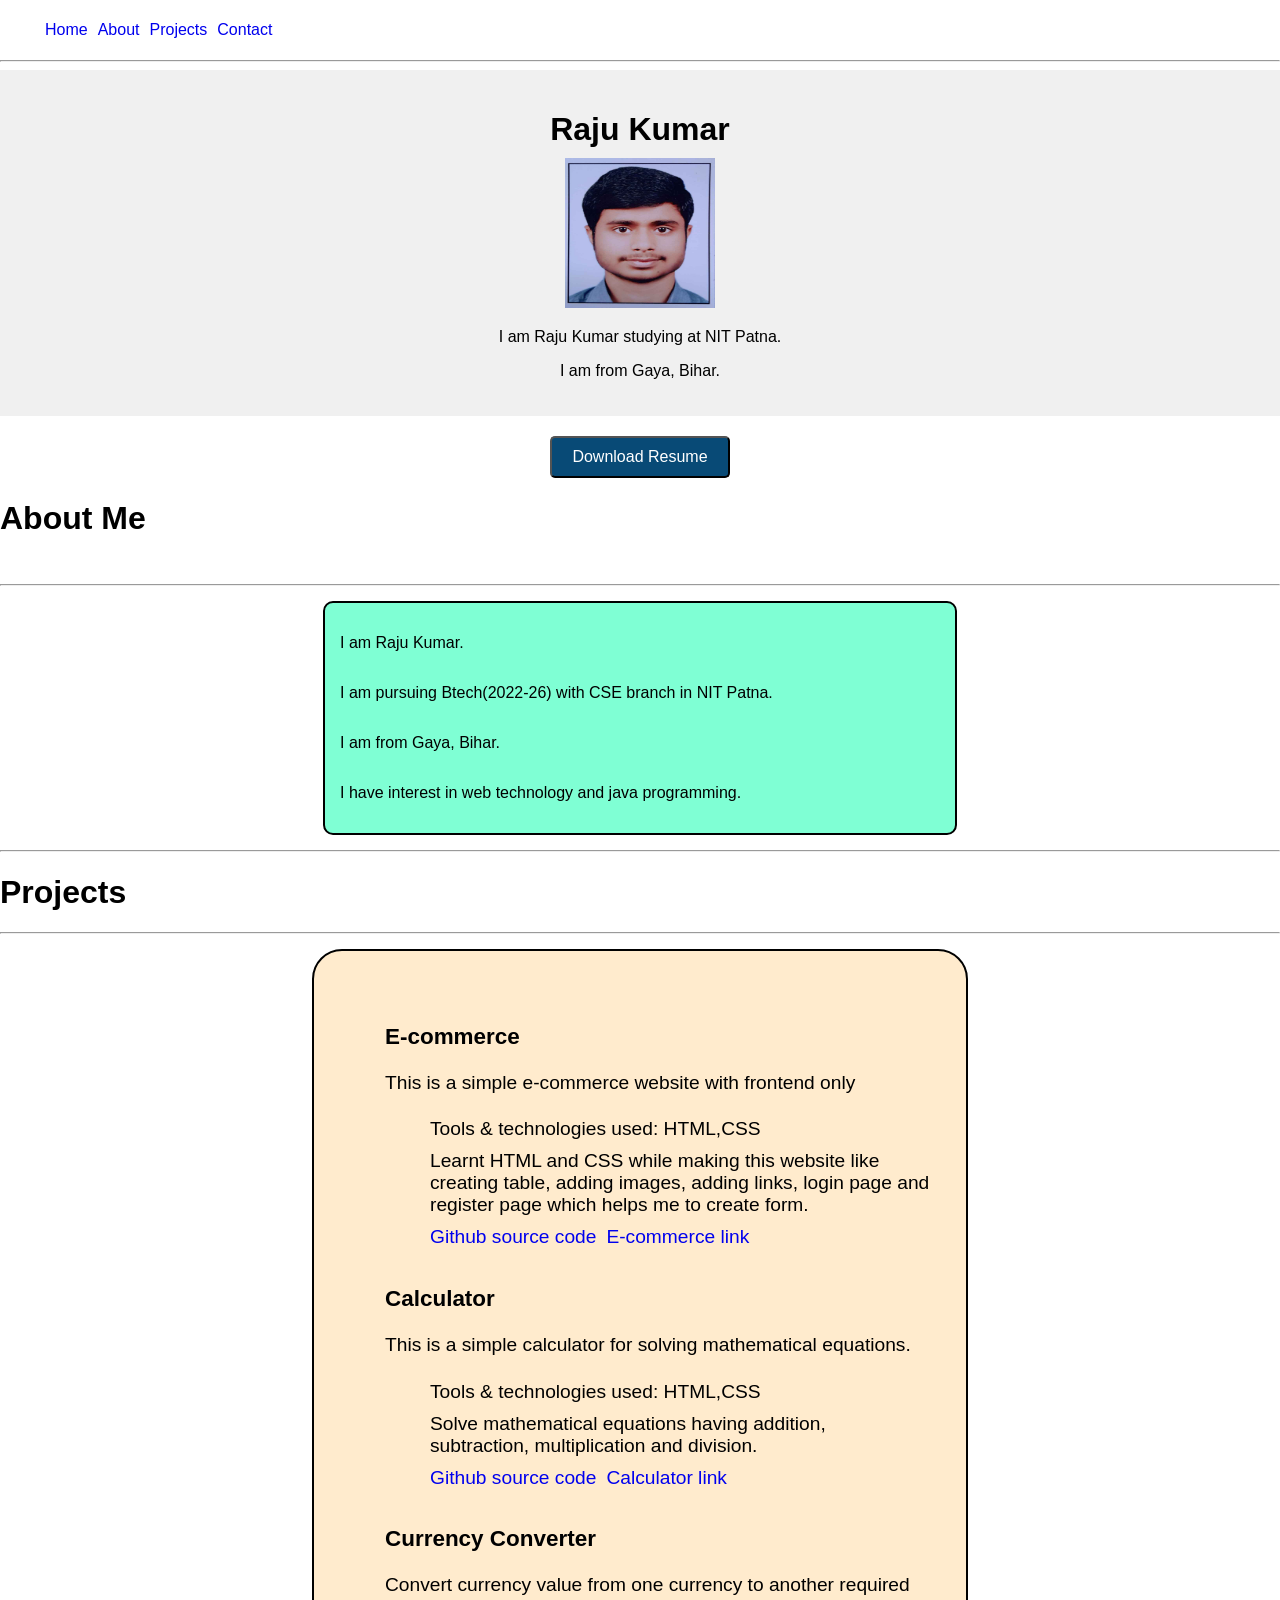
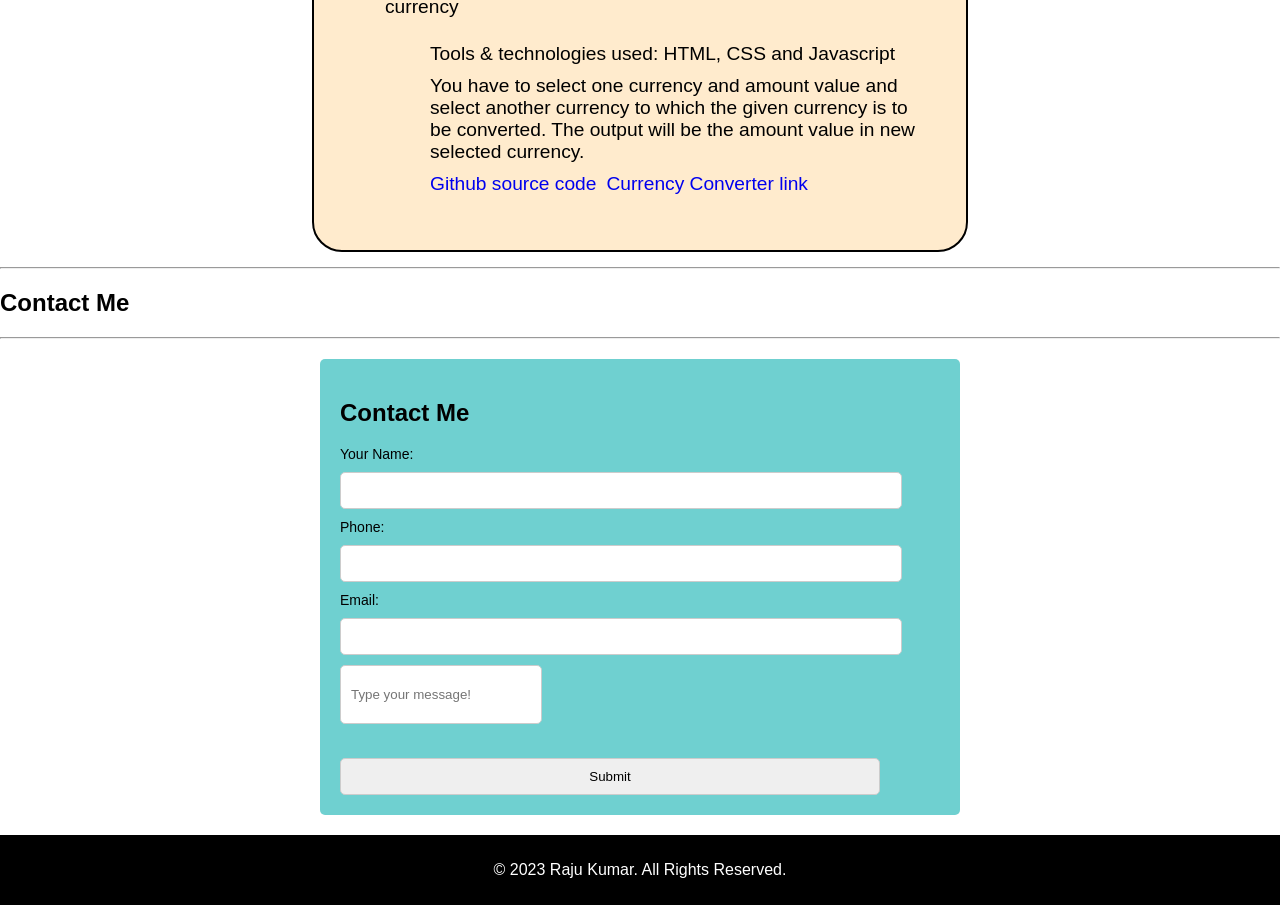
==== index.html @ 88985b5b "commit the changes" ====
<!DOCTYPE html>
<html lang="en">

<head>
    <meta charset="UTF-8">
    <meta name="viewport" content="width=device-width, initial-scale=1.0">
    <link rel="stylesheet" href="portstyles.css">

    <title>Raju Kumar - Portfolio</title>
</head>

<body>
    <div class="container">
        <form method="post" action="" name="contact-form"></form>
        <nav>
            <ul>
                <li><a href="index.html" target="_blank">Home</a></li>
                <li><a href="aboutport.html" target="_blank">About</a></li>
                <li><a href="projectport.html" target="_blank">Projects</a></li>
                <li><a href="contactport.html" target="_blank">Contact</a></li>

            </ul>
        </nav>
        <br><br>
        <hr>

        <!-- Header Section -->
        <header>
            <h1>Raju Kumar</h1>
            <img src="raju profile pic.jpg" alt="Your Picture">
            <p>I am Raju Kumar studying at NIT Patna.</p>
            <p>I am from Gaya, Bihar.</p>
        </header>

        <!-- Resume Download Button -->
        <section class="resume-button">
            <a href="NIT_Patna_Resume__1_ WITH PHOTO.pdf" download>
                <button>Download Resume</button>
            </a>
        </section>
        <h1>About Me</h1><br>
        <hr>
        <div class="myself">
            <p>I am Raju Kumar.</p>
            <p>I am pursuing Btech(2022-26) with CSE branch in NIT Patna.</p>
            <p>I am from Gaya, Bihar.</p>
            <p>I have interest in web technology and java programming.</p>
        </div>
        <hr>
        <h1> Projects</h1>
        <hr>
        <div class="list">
            
            <ul>
                <li>
                    <h3>E-commerce</h3>
                    <p>This is a simple e-commerce website with frontend only
                        <ul>
                            <li> Tools & technologies used: HTML,CSS</li>
                            <li>Learnt HTML and CSS while making this website like creating table, adding images, adding links, login page and
                                register page which helps me to create form.</li>
                            <li><a href="https://github.com/rajukr9824/E-commerce">Github source code</a></li>
                            <li><a href=" https://rajukr9824.github.io/E-commerce/">E-commerce link</a></li>
                        </ul>
                        
                         </p>
                </li>
                <li>
                    <h3>Calculator</h3>
                    <p>This is a simple calculator for solving mathematical equations.

                        <ul>
                            <li>Tools & technologies used: HTML,CSS</li>
                            <li>Solve mathematical equations having addition, subtraction, multiplication and division.</li>
                            <li><a href="https://github.com/rajukr9824/Calculator">Github source code</a></li>
                            <li><a href=" https://rajukr9824.github.io/Calculator/">Calculator link</a></li>
                        </ul>
                        
                         </p>
                </li>
                <li>
                    <h3>Currency Converter</h3>
                    <p>Convert currency value from one currency to another required currency
                        <ul>
                            <li> Tools & technologies used: HTML, CSS and Javascript</li>
                            <li>You have to select one currency and amount value and select another currency to which the given currency is to
                                be converted. The output will be the amount value in new selected currency.</li>
                            <li><a href="https://github.com/rajukr9824/currency-converter">Github source code</a></li>
                            <li><a href=" https://rajukr9824.github.io/currency-converter/">Currency Converter link</a></li>
                        </ul>
                        
                         </p>
                </li>
               
                

            </ul>
        </div>
        <hr>
        <!-- Contact Me Form -->
        <h2>Contact Me</h2>
        <hr>
        <section class="contact-form">
            <h2>Contact Me</h2>
            <form action="https://script.google.com/macros/s/AKfycbwGkuOlaUcjG7enI5gQ2FpcRtIy9bjjjtNGbwtcTSLnR2qhvYCdM3Cbm4AlyZUNRxWE8A/exec" method="post" name="contact-form">
                <label for="name">Your Name:</label>
                <input type="text" id="name" name="name" required>
    
                <label for="phone">Phone:</label>
                <input type="tel" id="phone" name="phone" required>
    
                <label for="email">Email:</label>
                <input type="email" id="email" name="email" required>
                <div class="msg"><label for="message"></label>
                    <input type="text" placeholder="Type your message!" name="message"></div>
                <br><br>
    
                <input type="submit" value="Submit" id="submit">
            </form>
        </section>
        <script src="googlesheet.js"></script>
        <!-- Footer Section -->
        <footer>
            <p>&copy; 2023 Raju Kumar. All Rights Reserved.</p>
        </footer>

</body>

</html>
---- portstyles.css ----
body {
    font-family: 'Arial', sans-serif;
    margin: 0;
    padding: 0;
}

li {
    float: left;
    margin: 5px;
}

li a {
    text-decoration: none;
}

ul {
    list-style-type: none;
}

nav li a:active {
    text-decoration: none;
    color: rgb(18, 17, 17);
}

nav li a:hover {
    color: rgb(0, 0, 0);
    text-decoration: none;
}

nav li a:visited {
    color: rgb(17, 17, 14);
    text-decoration: none;
}

header {
    text-align: center;
    padding: 20px;
    background-color: #f0f0f0;
}

header h1 {
    margin-bottom: 10px;
}

header img {
    border-color: #0b0b0b;
    width: 150px;
    height: 150px;
}

.resume-button {
    text-align: center;
    margin: 20px;
}

button {
    padding: 10px 20px;
    font-size: 16px;
    background-color: #084a76;
    color: #fff;
    border-color: #000000;
    border-radius: 5px;
    cursor: pointer;
}

.contact-form {
    max-width: 600px;
    margin: 20px auto;
    padding: 20px;
    background-color: rgb(111, 208, 208);
    border-radius: 5px;
}

.msg {
    width: 50px 60px;
}

form {
    display: grid;
    gap: 10px;
}

label {
    font-size: 14px;
}

input {
    width: 90%;
    padding: 10px;
    border: 1px solid #ccc;
    border-radius: 5px;
}

.msg input[type="text"] {
    width: 30%;
    height: 100%;
    padding: 10px;
    border: 1px solid #ccc;
    border-radius: 5px;
}

button[type="submit"] {
    background-color: #2ecc71;
    width: 30%;
}

footer {
    text-align: center;
    padding: 10px;
    background-color: #000000;
    color: #fff;
}

.myself {
    max-width: 600px;
    width: 30%;
    height: 100%;
    border: 2px solid black;
    display: grid;
    padding: 15px;
    margin: 15px auto;
    background-color: aquamarine;
    border-radius: 10px;
    width: 50%;
}

.list {
    max-width: 600px;
    width: 30%;
    height: 100%;
    border: 2px solid black;
    padding: 26px;
    background-color: blanchedalmond;
    margin: 15px auto;
    display: grid;
    border-radius: 30px;
    font-size: larger;
    width: 50%;
}

.contact {
    border: 2px solid black;
    background-color: rgb(152, 158, 154);
    display: grid;
    padding: 50px;
    margin: 15px auto;
    width: 25%;
    border-radius: 10px;
}
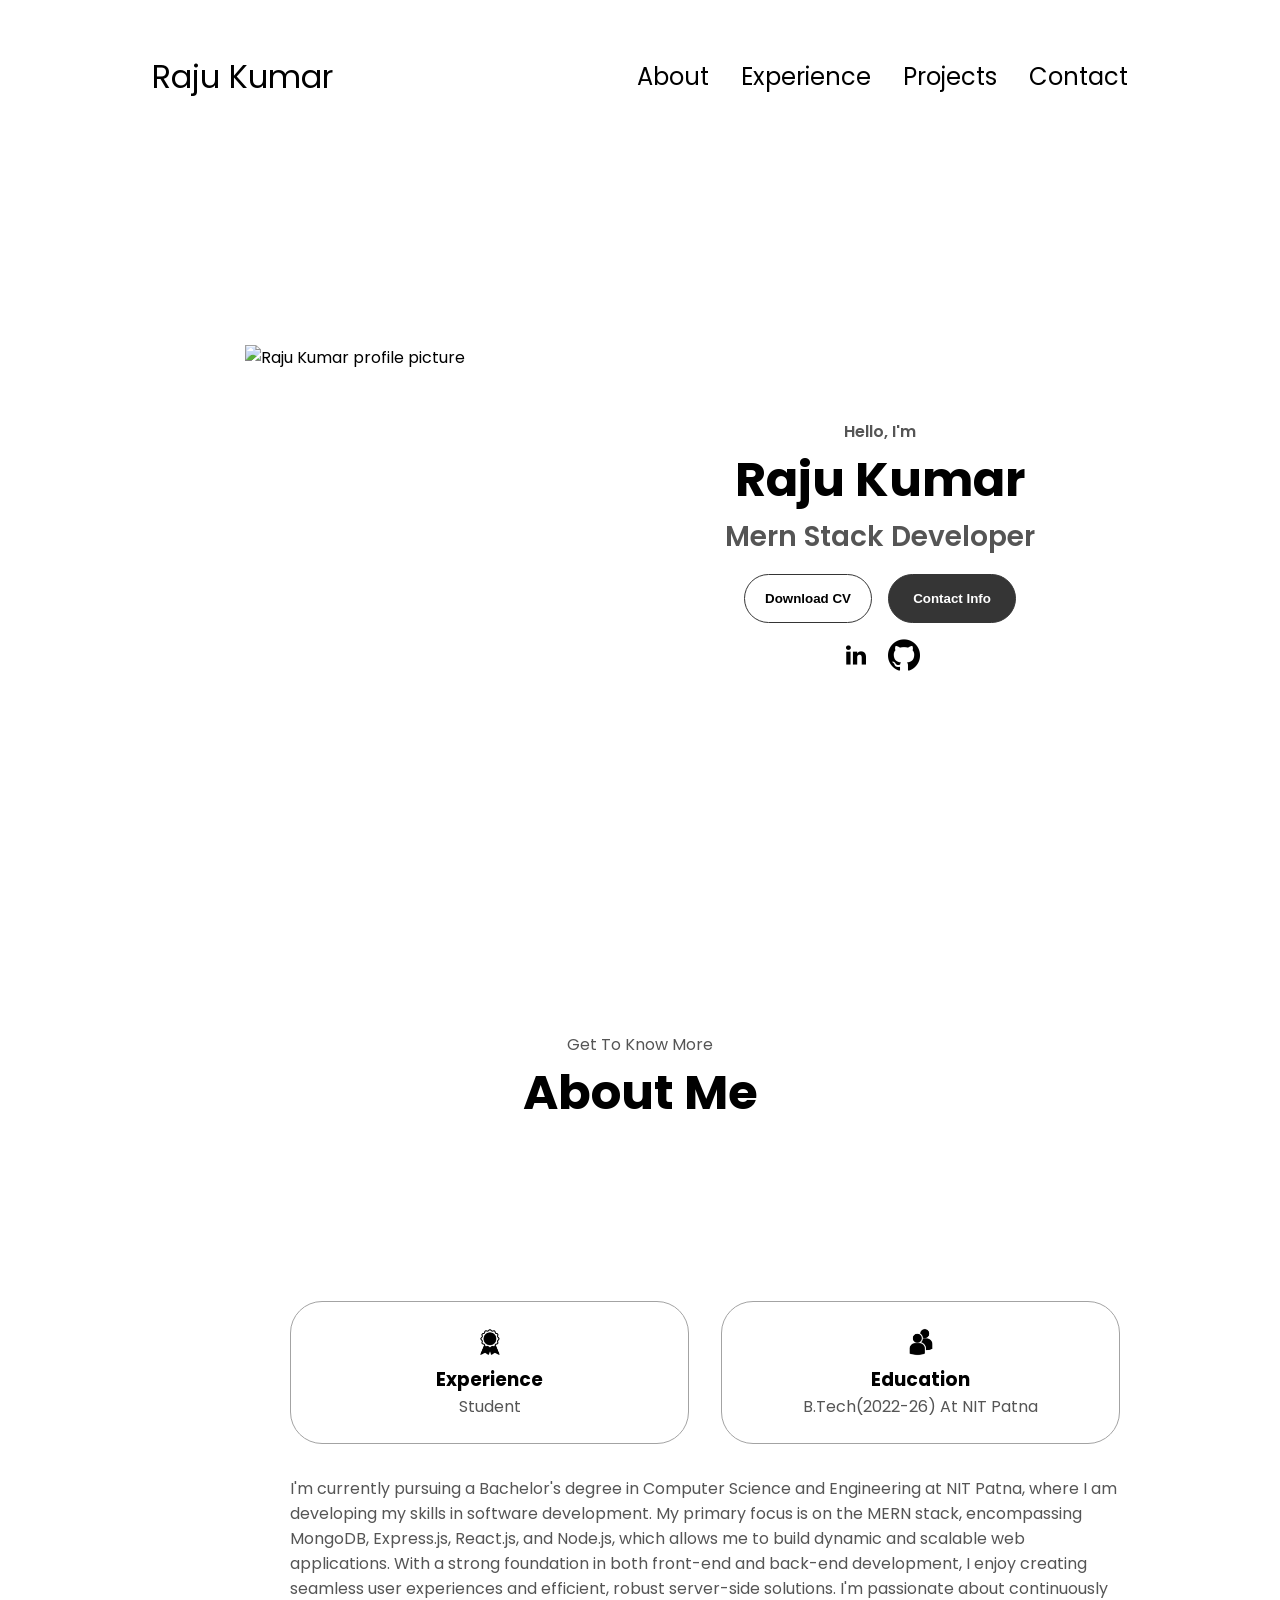
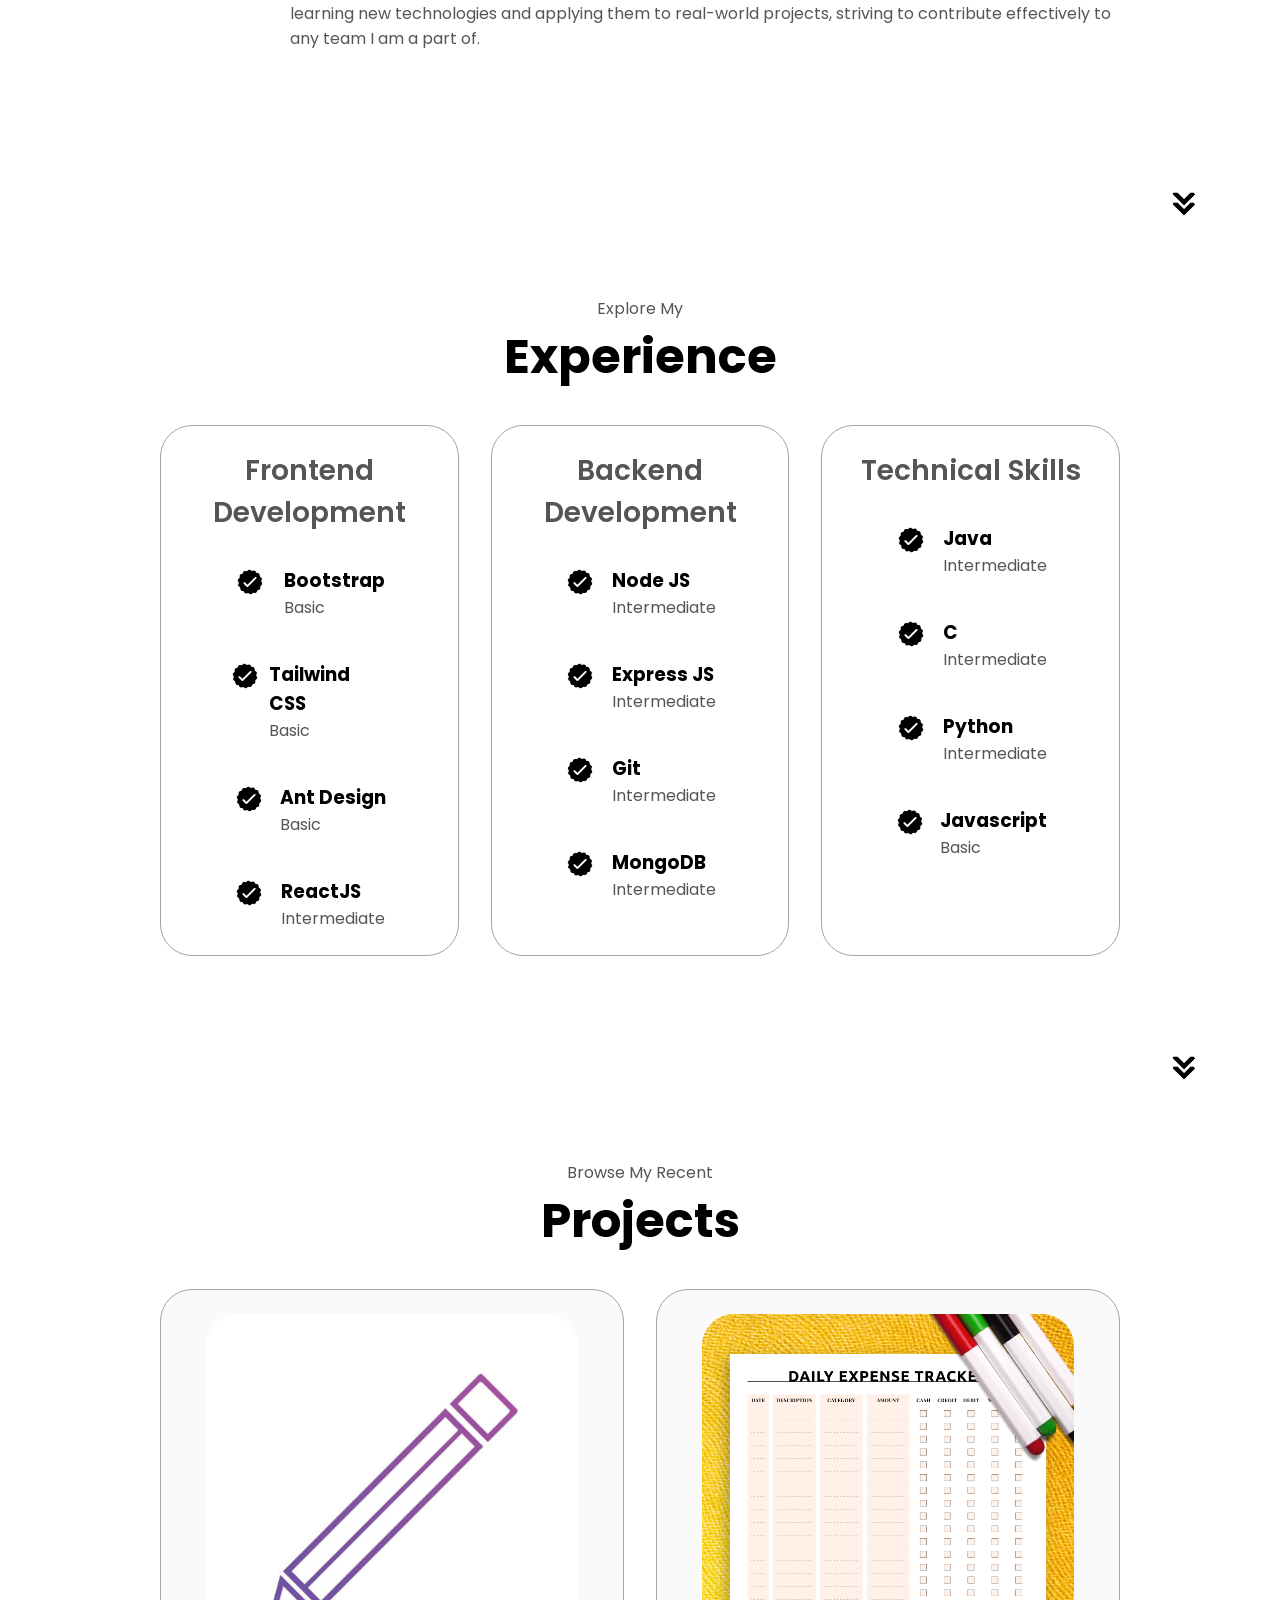
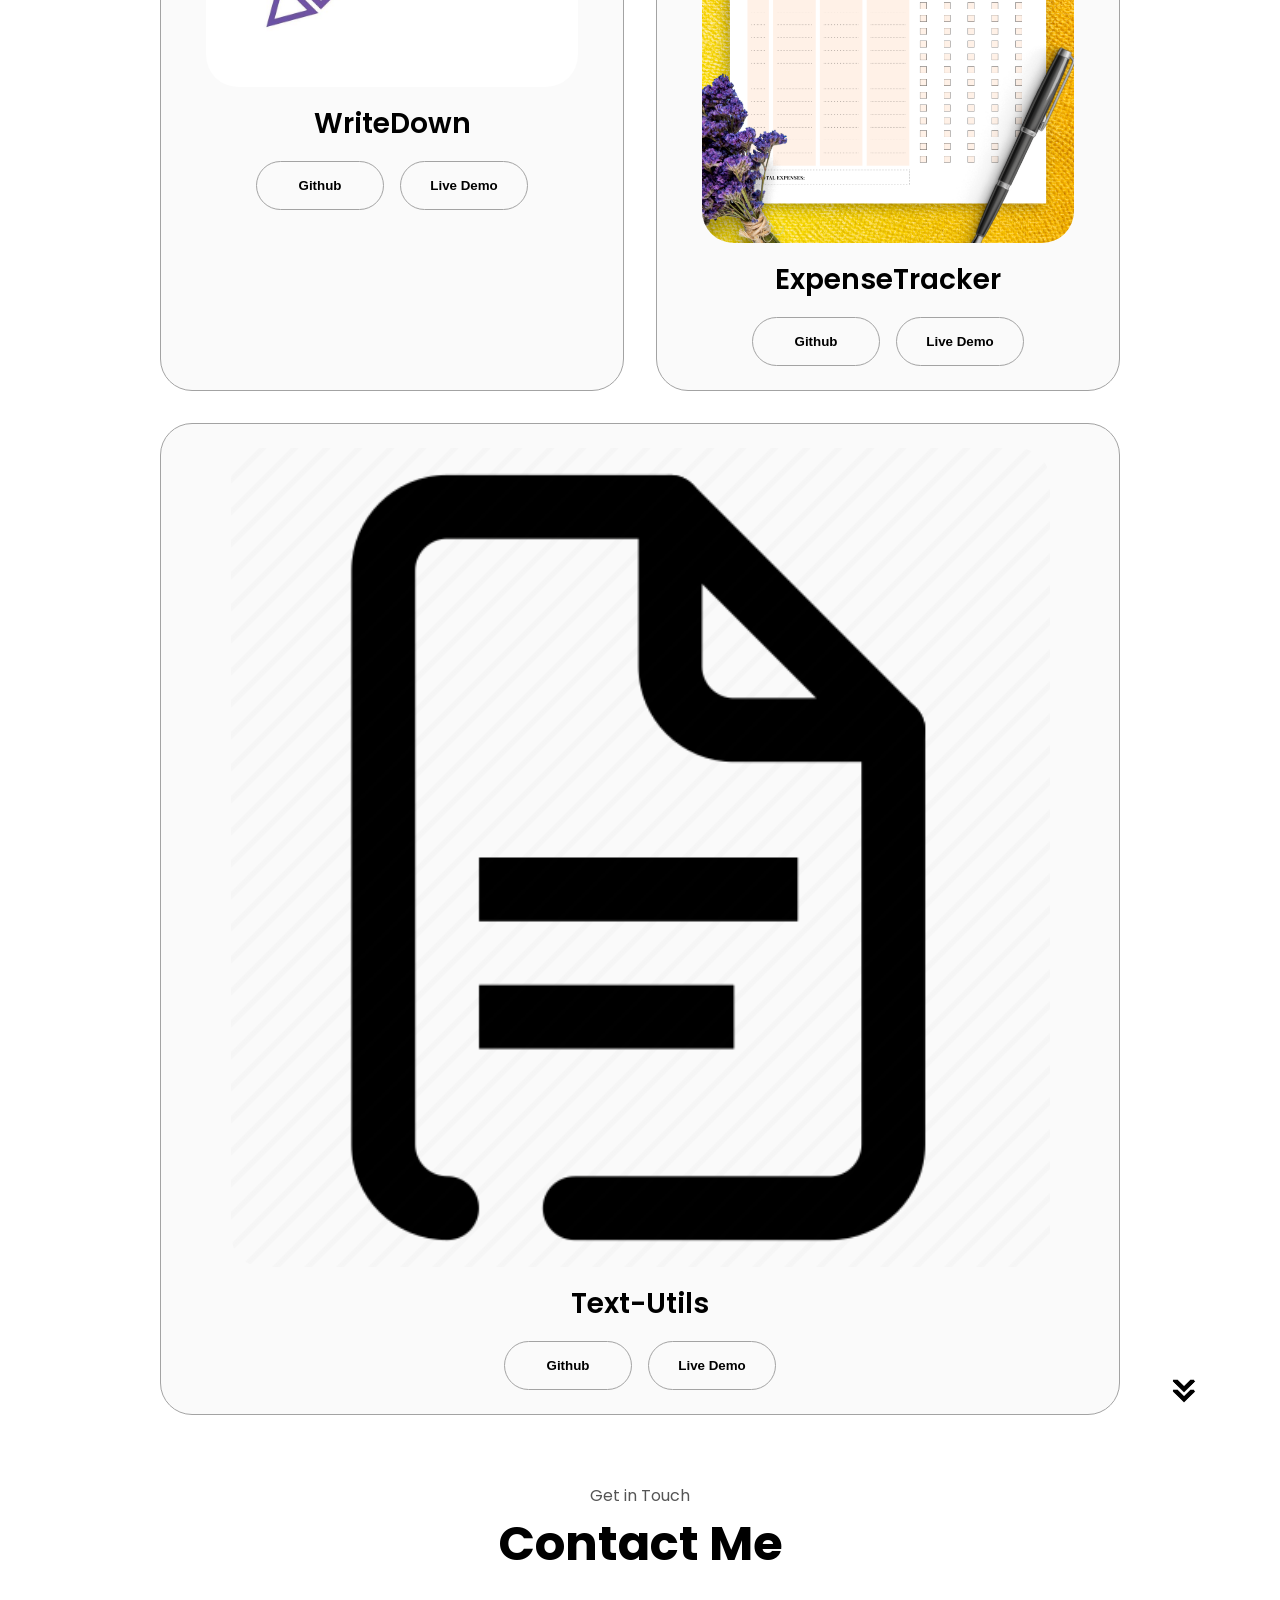
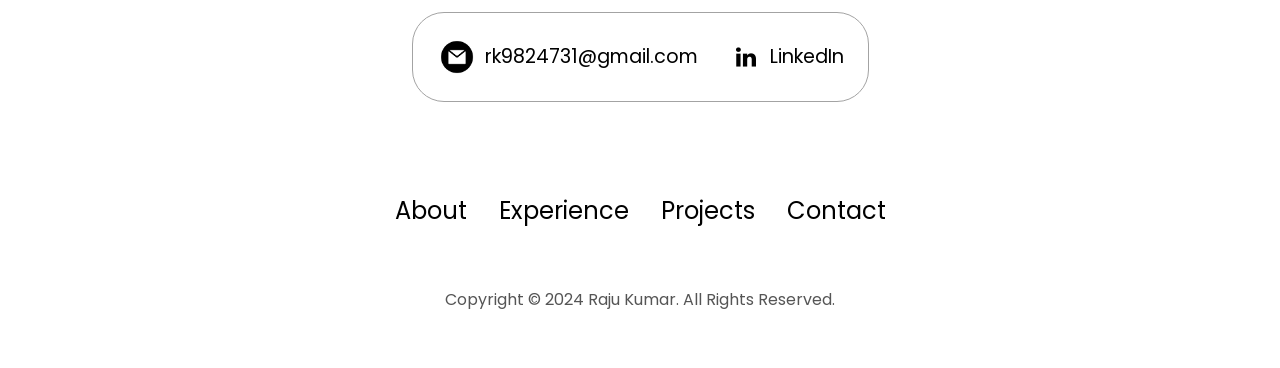
==== commit f09ce0c6: "portfolio uploading" ====
--- a/index.html
+++ b/index.html
@@ -1,129 +1,405 @@
 <!DOCTYPE html>
 <html lang="en">
-
-<head>
-    <meta charset="UTF-8">
-    <meta name="viewport" content="width=device-width, initial-scale=1.0">
-    <link rel="stylesheet" href="portstyles.css">
-
-    <title>Raju Kumar - Portfolio</title>
-</head>
-
-<body>
-    <div class="container">
-        <form method="post" action="" name="contact-form"></form>
-        <nav>
-            <ul>
-                <li><a href="index.html" target="_blank">Home</a></li>
-                <li><a href="aboutport.html" target="_blank">About</a></li>
-                <li><a href="projectport.html" target="_blank">Projects</a></li>
-                <li><a href="contactport.html" target="_blank">Contact</a></li>
-
-            </ul>
-        </nav>
-        <br><br>
-        <hr>
-
-        <!-- Header Section -->
-        <header>
-            <h1>Raju Kumar</h1>
-            <img src="raju profile pic.jpg" alt="Your Picture">
-            <p>I am Raju Kumar studying at NIT Patna.</p>
-            <p>I am from Gaya, Bihar.</p>
-        </header>
-
-        <!-- Resume Download Button -->
-        <section class="resume-button">
-            <a href="NIT_Patna_Resume__1_ WITH PHOTO.pdf" download>
-                <button>Download Resume</button>
-            </a>
-        </section>
-        <h1>About Me</h1><br>
-        <hr>
-        <div class="myself">
-            <p>I am Raju Kumar.</p>
-            <p>I am pursuing Btech(2022-26) with CSE branch in NIT Patna.</p>
-            <p>I am from Gaya, Bihar.</p>
-            <p>I have interest in web technology and java programming.</p>
-        </div>
-        <hr>
-        <h1> Projects</h1>
-        <hr>
-        <div class="list">
-            
-            <ul>
-                <li>
-                    <h3>E-commerce</h3>
-                    <p>This is a simple e-commerce website with frontend only
-                        <ul>
-                            <li> Tools & technologies used: HTML,CSS</li>
-                            <li>Learnt HTML and CSS while making this website like creating table, adding images, adding links, login page and
-                                register page which helps me to create form.</li>
-                            <li><a href="https://github.com/rajukr9824/E-commerce">Github source code</a></li>
-                            <li><a href=" https://rajukr9824.github.io/E-commerce/">E-commerce link</a></li>
-                        </ul>
-                        
-                         </p>
-                </li>
-                <li>
-                    <h3>Calculator</h3>
-                    <p>This is a simple calculator for solving mathematical equations.
-
-                        <ul>
-                            <li>Tools & technologies used: HTML,CSS</li>
-                            <li>Solve mathematical equations having addition, subtraction, multiplication and division.</li>
-                            <li><a href="https://github.com/rajukr9824/Calculator">Github source code</a></li>
-                            <li><a href=" https://rajukr9824.github.io/Calculator/">Calculator link</a></li>
-                        </ul>
-                        
-                         </p>
-                </li>
-                <li>
-                    <h3>Currency Converter</h3>
-                    <p>Convert currency value from one currency to another required currency
-                        <ul>
-                            <li> Tools & technologies used: HTML, CSS and Javascript</li>
-                            <li>You have to select one currency and amount value and select another currency to which the given currency is to
-                                be converted. The output will be the amount value in new selected currency.</li>
-                            <li><a href="https://github.com/rajukr9824/currency-converter">Github source code</a></li>
-                            <li><a href=" https://rajukr9824.github.io/currency-converter/">Currency Converter link</a></li>
-                        </ul>
-                        
-                         </p>
-                </li>
-               
-                
-
-            </ul>
-        </div>
-        <hr>
-        <!-- Contact Me Form -->
-        <h2>Contact Me</h2>
-        <hr>
-        <section class="contact-form">
-            <h2>Contact Me</h2>
-            <form action="https://script.google.com/macros/s/AKfycbwGkuOlaUcjG7enI5gQ2FpcRtIy9bjjjtNGbwtcTSLnR2qhvYCdM3Cbm4AlyZUNRxWE8A/exec" method="post" name="contact-form">
-                <label for="name">Your Name:</label>
-                <input type="text" id="name" name="name" required>
-    
-                <label for="phone">Phone:</label>
-                <input type="tel" id="phone" name="phone" required>
-    
-                <label for="email">Email:</label>
-                <input type="email" id="email" name="email" required>
-                <div class="msg"><label for="message"></label>
-                    <input type="text" placeholder="Type your message!" name="message"></div>
-                <br><br>
-    
-                <input type="submit" value="Submit" id="submit">
-            </form>
-        </section>
-        <script src="googlesheet.js"></script>
-        <!-- Footer Section -->
-        <footer>
-            <p>&copy; 2023 Raju Kumar. All Rights Reserved.</p>
-        </footer>
-
-</body>
-
+  <head>
+    <meta charset="UTF-8" />
+    <meta http-equiv="X-UA-Compatible" content="IE=edge" />
+    <meta name="viewport" content="width=device-width, initial-scale=1.0" />
+    <title>My Portfolio</title>
+    <link rel="stylesheet" href="style.css" />
+    <link rel="stylesheet" href="mediaqueries.css" />
+  </head>
+  <body>
+    <nav id="desktop-nav">
+      <div class="logo">Raju Kumar</div>
+      <div>
+        <ul class="nav-links">
+          <li><a href="#about">About</a></li>
+          <li><a href="#experience">Experience</a></li>
+          <li><a href="#projects">Projects</a></li>
+          <li><a href="#contact">Contact</a></li>
+        </ul>
+      </div>
+    </nav>
+    <nav id="hamburger-nav">
+      <div class="logo">John Doe</div>
+      <div class="hamburger-menu">
+        <div class="hamburger-icon" onclick="toggleMenu()">
+          <span></span>
+          <span></span>
+          <span></span>
+        </div>
+        <div class="menu-links">
+          <li><a href="#about" onclick="toggleMenu()">About</a></li>
+          <li><a href="#experience" onclick="toggleMenu()">Experience</a></li>
+          <li><a href="#projects" onclick="toggleMenu()">Projects</a></li>
+          <li><a href="#contact" onclick="toggleMenu()">Contact</a></li>
+        </div>
+      </div>
+    </nav>
+    <section id="profile">
+      <div class="section__pic-container">
+        <img src="./assets/DSC_3930-modified.png" alt="Raju Kumar profile picture" />
+      </div>
+      <div class="section__text">
+        <p class="section__text__p1">Hello, I'm</p>
+        <h1 class="title">Raju Kumar</h1>
+        <p class="section__text__p2">Mern Stack Developer</p>
+        <div class="btn-container">
+          <button
+            class="btn btn-color-2"
+            onclick="window.open('./assets/NIT_PATNA_RESUME_TEMPLATE_v2_0.pdf')"
+          >
+            Download CV
+          </button>
+          <button class="btn btn-color-1" onclick="location.href='./#contact'">
+            Contact Info
+          </button>
+        </div>
+        <div id="socials-container">
+          <img
+            src="./assets/linkedin.png"
+            alt="My LinkedIn profile"
+            class="icon"
+            onclick="location.href='https://www.linkedin.com/in/raju-kumar-577255257'"
+          />
+          <img
+            src="./assets/github.png"
+            alt="My Github profile"
+            class="icon"
+            onclick="location.href='https://github.com/rajukr9824'"
+          />
+        </div>
+      </div>
+    </section>
+    <section id="about">
+      <p class="section__text__p1">Get To Know More</p>
+      <h1 class="title">About Me</h1>
+      <div class="section-container">
+        <div class="section__pic-container">
+          
+        </div>
+        <div class="about-details-container">
+          <div class="about-containers">
+            <div class="details-container">
+              <img
+                src="./assets/experience.png"
+                alt="Experience icon"
+                class="icon"
+              />
+              <h3>Experience</h3>
+              <p>Student</p>
+            </div>
+            <div class="details-container">
+              <img
+                src="./assets/education.png"
+                alt="Education icon"
+                class="icon"
+              />
+              <h3>Education</h3>
+              <p>B.Tech(2022-26) At NIT Patna</p>
+            </div>
+          </div>
+          <div class="text-container">
+            <p>
+                I'm currently pursuing a Bachelor's degree in Computer Science and Engineering at NIT Patna, where I am developing my skills in software development. My primary focus is on the MERN stack, encompassing MongoDB, Express.js, React.js, and Node.js, which allows me to build dynamic and scalable web applications. With a strong foundation in both front-end and back-end development, I enjoy creating seamless user experiences and efficient, robust server-side solutions. I'm passionate about continuously learning new technologies and applying them to real-world projects, striving to contribute effectively to any team I am a part of.
+            </p>
+          </div>
+        </div>
+      </div>
+      <img
+        src="./assets/arrow.png"
+        alt="Arrow icon"
+        class="icon arrow"
+        onclick="location.href='./#experience'"
+      />
+    </section>
+    <section id="experience">
+      <p class="section__text__p1">Explore My</p>
+      <h1 class="title">Experience</h1>
+      <div class="experience-details-container">
+        <div class="about-containers">
+          <div class="details-container">
+            <h2 class="experience-sub-title">Frontend Development</h2>
+            <div class="article-container">
+              <article>
+                <img
+                  src="./assets/checkmark.png"
+                  alt="Experience icon"
+                  class="icon"
+                />
+                <div>
+                  <h3>Bootstrap</h3>
+                  <p>Basic</p>
+                </div>
+              </article>
+              <article>
+                <img
+                  src="./assets/checkmark.png"
+                  alt="Experience icon"
+                  class="icon"
+                />
+                <div>
+                  <h3>Tailwind CSS</h3>
+                  <p>Basic</p>
+                </div>
+              </article>
+              <article>
+                <img
+                  src="./assets/checkmark.png"
+                  alt="Experience icon"
+                  class="icon"
+                />
+                <div>
+                  <h3>Ant Design</h3>
+                  <p>Basic</p>
+                </div>
+              </article>
+              <article>
+                <img
+                  src="./assets/checkmark.png"
+                  alt="Experience icon"
+                  class="icon"
+                />
+                <div>
+                  <h3>ReactJS</h3>
+                  <p>Intermediate</p>
+                </div>
+              </article>
+             
+             
+            </div>
+          </div>
+          <div class="details-container">
+            <h2 class="experience-sub-title">Backend Development</h2>
+            <div class="article-container">
+              
+              <article>
+                <img
+                  src="./assets/checkmark.png"
+                  alt="Experience icon"
+                  class="icon"
+                />
+                <div>
+                  <h3>Node JS</h3>
+                  <p>Intermediate</p>
+                </div>
+              </article>
+              <article>
+                <img
+                  src="./assets/checkmark.png"
+                  alt="Experience icon"
+                  class="icon"
+                />
+                <div>
+                  <h3>Express JS</h3>
+                  <p>Intermediate</p>
+                </div>
+              </article>
+              <article>
+                <img
+                  src="./assets/checkmark.png"
+                  alt="Experience icon"
+                  class="icon"
+                />
+                <div>
+                  <h3>Git</h3>
+                  <p>Intermediate</p>
+                </div>
+              </article>
+              <article>
+                <img
+                  src="./assets/checkmark.png"
+                  alt="Experience icon"
+                  class="icon"
+                />
+                <div>
+                  <h3>MongoDB</h3>
+                  <p>Intermediate</p>
+                </div>
+              </article>
+            </div>
+          </div>
+          <div class="details-container">
+            <h2 class="experience-sub-title">Technical Skills</h2>
+            <div class="article-container">
+              <article>
+                <img
+                  src="./assets/checkmark.png"
+                  alt="Experience icon"
+                  class="icon"
+                />
+                <div>
+                  <h3>Java</h3>
+                  <p>Intermediate</p>
+                </div>
+              </article>
+              <article>
+                <img
+                  src="./assets/checkmark.png"
+                  alt="Experience icon"
+                  class="icon"
+                />
+                <div>
+                  <h3>C</h3>
+                  <p>Intermediate</p>
+                </div>
+              </article>
+              <article>
+                <img
+                  src="./assets/checkmark.png"
+                  alt="Experience icon"
+                  class="icon"
+                />
+                <div>
+                  <h3>Python</h3>
+                <p>Intermediate</p>
+                </div>
+              </article>
+              <article>
+                <img
+                  src="./assets/checkmark.png"
+                  alt="Experience icon"
+                  class="icon"
+                />
+                <div>
+                  <h3>Javascript</h3>
+                <p>Basic</p>
+                </div>
+              </article>
+             
+             
+            </div>
+          </div>
+        </div>
+      </div>
+      <img
+        src="./assets/arrow.png"
+        alt="Arrow icon"
+        class="icon arrow"
+        onclick="location.href='./#projects'"
+      />
+    </section>
+    <section id="projects">
+      <p class="section__text__p1">Browse My Recent</p>
+      <h1 class="title">Projects</h1>
+      <div class="experience-details-container">
+        <div class="about-containers">
+          <div class="details-container color-container">
+            <div class="article-container">
+              <img
+                src="./assets/blog.jpg"
+                alt="Project 1"
+                class="project-img"
+              />
+            </div>
+            <h2 class="experience-sub-title project-title">WriteDown</h2>
+            <div class="btn-container">
+              <button
+                class="btn btn-color-2 project-btn"
+                onclick="location.href='https://github.com/rajukr9824/WriteDown'"
+              >
+                Github
+              </button>
+              <button
+                class="btn btn-color-2 project-btn"
+                onclick="location.href='https://writedown.onrender.com/login'"
+              >
+                Live Demo
+              </button>
+            </div>
+          </div>
+          <div class="details-container color-container">
+            <div class="article-container">
+              <img
+                src="./assets/Project2.png"
+                alt="Project 2"
+                class="project-img"
+              />
+            </div>
+            <h2 class="experience-sub-title project-title">ExpenseTracker</h2>
+            <div class="btn-container">
+              <button
+                class="btn btn-color-2 project-btn"
+                onclick="location.href='https://github.com/rajukr9824/ExpenseTracker'"
+              >
+                Github
+              </button>
+              <button
+                class="btn btn-color-2 project-btn"
+                onclick="location.href='https://expensetracker-hrd8.onrender.com/login'"
+              >
+                Live Demo
+              </button>
+            </div>
+          </div>
+          <div class="details-container color-container">
+            <div class="article-container">
+              <img
+                src="./assets/Project3.webp"
+                alt="Project 3"
+                class="project-img"
+              />
+            </div>
+            <h2 class="experience-sub-title project-title">Text-Utils</h2>
+            <div class="btn-container">
+              <button
+                class="btn btn-color-2 project-btn"
+                onclick="location.href='https://github.com/rajukr9824/myfirstweb'"
+              >
+                Github
+              </button>
+              <button
+                class="btn btn-color-2 project-btn"
+                onclick="location.href='https://rajukr9824.github.io/myfirstweb/'"
+              >
+                Live Demo
+              </button>
+            </div>
+          </div>
+        </div>
+      </div>
+      <img
+        src="./assets/arrow.png"
+        alt="Arrow icon"
+        class="icon arrow"
+        onclick="location.href='./#contact'"
+      />
+    </section>
+    <section id="contact">
+      <p class="section__text__p1">Get in Touch</p>
+      <h1 class="title">Contact Me</h1>
+      <div class="contact-info-upper-container">
+        <div class="contact-info-container">
+          <img
+            src="./assets/email.png"
+            alt="Email icon"
+            class="icon contact-icon email-icon"
+          />
+          <p><a href="mailto:rk9824731@gmail.com">rk9824731@gmail.com</a></p>
+        </div>
+        <div class="contact-info-container">
+          <img
+            src="./assets/linkedin.png"
+            alt="LinkedIn icon"
+            class="icon contact-icon"
+          />
+          <p><a href="https://www.linkedin.com/in/raju-kumar-577255257">LinkedIn</a></p>
+        </div>
+      </div>
+    </section>
+    <footer>
+      <nav>
+        <div class="nav-links-container">
+          <ul class="nav-links">
+            <li><a href="#about">About</a></li>
+            <li><a href="#experience">Experience</a></li>
+            <li><a href="#projects">Projects</a></li>
+            <li><a href="#contact">Contact</a></li>
+          </ul>
+        </div>
+      </nav>
+      <p>Copyright &#169; 2024 Raju Kumar. All Rights Reserved.</p>
+    </footer>
+    <script src="script.js"></script>
+  </body>
 </html>
--- a/style.css
+++ b/style.css
@@ -0,0 +1,430 @@
+@import url("https://fonts.googleapis.com/css2?family=Poppins:wght@300;400;500;600&display=swap");
+
+* {
+  margin: 0;
+  padding: 0;
+}
+
+body {
+  font-family: "Poppins", sans-serif;
+}
+
+html {
+  scroll-behavior: smooth;
+}
+
+p {
+  color: rgb(85, 85, 85);
+}
+
+/* TRANSITION */
+
+a,
+.btn {
+  transition: all 300ms ease;
+}
+
+/* DESKTOP NAV */
+
+nav,
+.nav-links {
+  display: flex;
+}
+
+nav {
+  justify-content: space-around;
+  align-items: center;
+  height: 17vh;
+}
+
+.nav-links {
+  gap: 2rem;
+  list-style: none;
+  font-size: 1.5rem;
+}
+
+a {
+  color: black;
+  text-decoration: none;
+  text-decoration-color: white;
+}
+
+a:hover {
+  color: grey;
+  text-decoration: underline;
+  text-underline-offset: 1rem;
+  text-decoration-color: rgb(181, 181, 181);
+}
+
+.logo {
+  font-size: 2rem;
+}
+
+.logo:hover {
+  cursor: default;
+}
+
+/* HAMBURGER MENU */
+
+#hamburger-nav {
+  display: none;
+}
+
+.hamburger-menu {
+  position: relative;
+  display: inline-block;
+}
+
+.hamburger-icon {
+  display: flex;
+  flex-direction: column;
+  justify-content: space-between;
+  height: 24px;
+  width: 30px;
+  cursor: pointer;
+}
+
+.hamburger-icon span {
+  width: 100%;
+  height: 2px;
+  background-color: black;
+  transition: all 0.3 ease-in-out;
+}
+
+.menu-links {
+  position: absolute;
+  top: 100%;
+  right: 0;
+  background-color: white;
+  width: fit-content;
+  max-height: 0;
+  overflow: hidden;
+  transition: all 0.3 ease-in-out;
+}
+
+.menu-links a {
+  display: block;
+  padding: 10px;
+  text-align: center;
+  font-size: 1.5rem;
+  color: black;
+  text-decoration: none;
+  transition: all 0.3 ease-in-out;
+}
+
+.menu-links li {
+  list-style: none;
+}
+
+.menu-links.open {
+  max-height: 300px;
+}
+
+.hamburger-icon.open span:first-child {
+  transform: rotate(45deg) translate(10px, 5px);
+}
+
+.hamburger-icon.open span:nth-child(2) {
+  opacity: 0;
+}
+
+.hamburger-icon.open span:last-child {
+  transform: rotate(-45deg) translate(10px, -5px);
+}
+
+.hamburger-icon span:first-child {
+  transform: none;
+}
+
+.hamburger-icon span:first-child {
+  opacity: 1;
+}
+
+.hamburger-icon span:first-child {
+  transform: none;
+}
+
+/* SECTIONS */
+
+section {
+  padding-top: 4vh;
+  height: 96vh;
+  margin: 0 10rem;
+  box-sizing: border-box;
+  min-height: fit-content;
+}
+
+.section-container {
+  display: flex;
+}
+
+/* PROFILE SECTION */
+
+#profile {
+  display: flex;
+  justify-content: center;
+  gap: 5rem;
+  height: 80vh;
+}
+
+.section__pic-container {
+  display: flex;
+  height: 400px;
+  width: 400px;
+  margin: auto 0;
+}
+
+.section__text {
+  align-self: center;
+  text-align: center;
+}
+
+.section__text p {
+  font-weight: 600;
+}
+
+.section__text__p1 {
+  text-align: center;
+}
+
+.section__text__p2 {
+  font-size: 1.75rem;
+  margin-bottom: 1rem;
+}
+
+.title {
+  font-size: 3rem;
+  text-align: center;
+}
+
+#socials-container {
+  display: flex;
+  justify-content: center;
+  margin-top: 1rem;
+  gap: 1rem;
+}
+
+/* ICONS */
+
+.icon {
+  cursor: pointer;
+  height: 2rem;
+}
+
+/* BUTTONS */
+
+.btn-container {
+  display: flex;
+  justify-content: center;
+  gap: 1rem;
+}
+
+.btn {
+  font-weight: 600;
+  transition: all 300ms ease;
+  padding: 1rem;
+  width: 8rem;
+  border-radius: 2rem;
+}
+
+.btn-color-1,
+.btn-color-2 {
+  border: rgb(53, 53, 53) 0.1rem solid;
+}
+
+.btn-color-1:hover,
+.btn-color-2:hover {
+  cursor: pointer;
+}
+
+.btn-color-1,
+.btn-color-2:hover {
+  background: rgb(53, 53, 53);
+  color: white;
+}
+
+.btn-color-1:hover {
+  background: rgb(0, 0, 0);
+}
+
+.btn-color-2 {
+  background: none;
+}
+
+.btn-color-2:hover {
+  border: rgb(255, 255, 255) 0.1rem solid;
+}
+
+.btn-container {
+  gap: 1rem;
+}
+
+/* ABOUT SECTION */
+
+#about {
+  position: relative;
+}
+
+.about-containers {
+  gap: 2rem;
+  margin-bottom: 2rem;
+  margin-top: 2rem;
+}
+
+.about-details-container {
+  justify-content: center;
+  flex-direction: column;
+}
+
+.about-containers,
+.about-details-container {
+  display: flex;
+}
+
+.about-pic {
+  border-radius: 2rem;
+}
+
+.arrow {
+  position: absolute;
+  right: -5rem;
+  bottom: 2.5rem;
+}
+
+.details-container {
+  padding: 1.5rem;
+  flex: 1;
+  background: white;
+  border-radius: 2rem;
+  border: rgb(53, 53, 53) 0.1rem solid;
+  border-color: rgb(163, 163, 163);
+  text-align: center;
+}
+
+.section-container {
+  gap: 4rem;
+  height: 80%;
+}
+
+.section__pic-container {
+  height: 400px;
+  width: 400px;
+  margin: auto 0;
+}
+
+/* EXPERIENCE SECTION */
+
+#experience {
+  position: relative;
+}
+
+.experience-sub-title {
+  color: rgb(85, 85, 85);
+  font-weight: 600;
+  font-size: 1.75rem;
+  margin-bottom: 2rem;
+}
+
+.experience-details-container {
+  display: flex;
+  justify-content: center;
+  flex-direction: column;
+}
+
+.article-container {
+  display: flex;
+  text-align: initial;
+  flex-wrap: wrap;
+  flex-direction: row;
+  gap: 2.5rem;
+  justify-content: space-around;
+}
+
+article {
+  display: flex;
+  width: 10rem;
+  justify-content: space-around;
+  gap: 0.5rem;
+}
+
+article .icon {
+  cursor: default;
+}
+
+/* PROJECTS SECTION */
+
+#projects {
+  position: relative;
+}
+
+.color-container {
+  border-color: rgb(163, 163, 163);
+  background: rgb(250, 250, 250);
+}
+
+.project-img {
+  border-radius: 2rem;
+  width: 90%;
+  height: 90%;
+}
+
+.project-title {
+  margin: 1rem;
+  color: black;
+}
+
+.project-btn {
+  color: black;
+  border-color: rgb(163, 163, 163);
+}
+
+/* CONTACT */
+
+#contact {
+  display: flex;
+  justify-content: center;
+  flex-direction: column;
+  height: 70vh;
+}
+
+.contact-info-upper-container {
+  display: flex;
+  justify-content: center;
+  border-radius: 2rem;
+  border: rgb(53, 53, 53) 0.1rem solid;
+  border-color: rgb(163, 163, 163);
+  background: (250, 250, 250);
+  margin: 2rem auto;
+  padding: 0.5rem;
+}
+
+.contact-info-container {
+  display: flex;
+  align-items: center;
+  justify-content: center;
+  gap: 0.5rem;
+  margin: 1rem;
+}
+
+.contact-info-container p {
+  font-size: larger;
+}
+
+.contact-icon {
+  cursor: default;
+}
+
+.email-icon {
+  height: 2.5rem;
+}
+
+/* FOOTER SECTION */
+
+footer {
+  height: 26vh;
+  margin: 0 1rem;
+}
+
+footer p {
+  text-align: center;
+}
--- a/mediaqueries.css
+++ b/mediaqueries.css
@@ -0,0 +1,103 @@
+@media screen and (max-width: 1400px) {
+    #profile {
+      height: 83vh;
+      margin-bottom: 6rem;
+    }
+    .about-containers {
+      flex-wrap: wrap;
+    }
+    #contact,
+    #projects {
+      height: fit-content;
+    }
+  }
+  
+  @media screen and (max-width: 1200px) {
+    #desktop-nav {
+      display: none;
+    }
+    #hamburger-nav {
+      display: flex;
+    }
+    #experience,
+    .experience-details-container {
+      margin-top: 2rem;
+    }
+    #profile,
+    .section-container {
+      display: block;
+    }
+    .arrow {
+      display: none;
+    }
+    section,
+    .section-container {
+      height: fit-content;
+    }
+    section {
+      margin: 0 5%;
+    }
+    .section__pic-container {
+      width: 275px;
+      height: 275px;
+      margin: 0 auto 2rem;
+    }
+    .about-containers {
+      margin-top: 0;
+    }
+  }
+  
+  @media screen and (max-width: 600px) {
+    #contact,
+    footer {
+      height: 40vh;
+    }
+    #profile {
+      height: 83vh;
+      margin-bottom: 0;
+    }
+    article {
+      font-size: 1rem;
+    }
+    footer nav {
+      height: fit-content;
+      margin-bottom: 2rem;
+    }
+    .about-containers,
+    .contact-info-upper-container,
+    .btn-container {
+      flex-wrap: wrap;
+    }
+    .contact-info-container {
+      margin: 0;
+    }
+    .contact-info-container p,
+    .nav-links li a {
+      font-size: 1rem;
+    }
+    .experience-sub-title {
+      font-size: 1.25rem;
+    }
+    .logo {
+      font-size: 1.5rem;
+    }
+    .nav-links {
+      flex-direction: column;
+      gap: 0.5rem;
+      text-align: center;
+    }
+    .section__pic-container {
+      width: auto;
+      height: 46vw;
+      justify-content: center;
+    }
+    .section__text__p2 {
+      font-size: 1.25rem;
+    }
+    .title {
+      font-size: 2rem;
+    }
+    .text-container {
+      text-align: justify;
+    }
+  }
